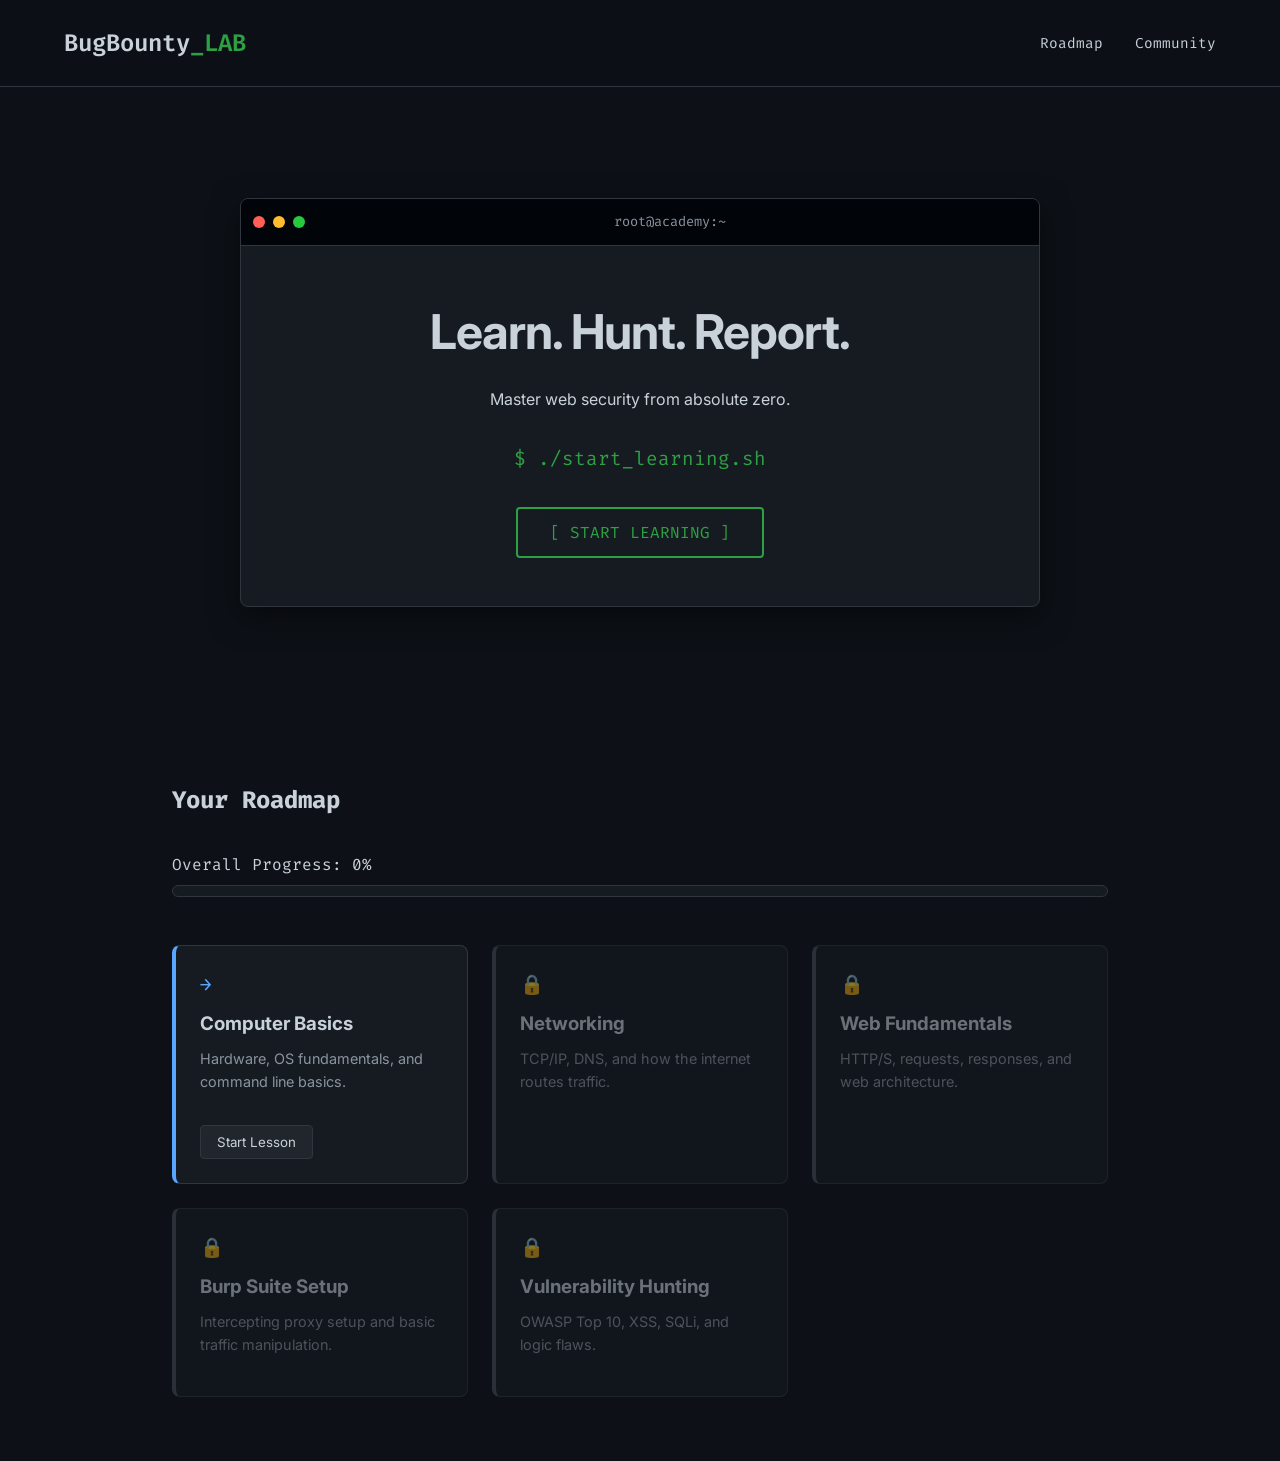
==== index.html @ 3f2bf993 "Initial commit: Homepage and setup" ====
<!DOCTYPE html>
<html lang="en">
<head>
    <meta charset="UTF-8">
    <meta name="viewport" content="width=device-width, initial-scale=1.0">
    <title>BugBounty LAB | Learn. Hunt. Report.</title>
    <link rel="stylesheet" href="style.css">
    <link href="https://fonts.googleapis.com/css2?family=Fira+Code:wght@400;600&family=Inter:wght@400;600&display=swap" rel="stylesheet">
</head>
<body>
    <nav class="navbar">
        <div class="logo">BugBounty<span class="accent">_LAB</span></div>
        <ul class="nav-links">
            <li><a href="#roadmap">Roadmap</a></li>
            <li><a href="#community">Community</a></li>
        </ul>
    </nav>

    <header class="hero">
        <div class="terminal-window">
            <div class="terminal-header">
                <span class="dot red"></span>
                <span class="dot yellow"></span>
                <span class="dot green"></span>
                <span class="title">root@academy:~</span>
            </div>
            <div class="terminal-body">
                <h1>Learn. Hunt. Report.</h1>
                <p>Master web security from absolute zero.</p>
                <div class="command-line">
                    <span class="prompt">$</span> <span class="typing">./start_learning.sh</span>
                </div>
                <button class="btn-primary" onclick="startLearning()">[ START LEARNING ]</button>
            </div>
        </div>
    </header>

    <section id="roadmap" class="container">
        <h2>Your Roadmap</h2>
        
        <div class="progress-wrapper">
            <div class="progress-text">Overall Progress: <span id="progress-text">0%</span></div>
            <div class="progress-bar-container">
                <div class="progress-bar" id="progress-fill"></div>
            </div>
        </div>

        <div class="roadmap-grid">
            <!-- Lesson 1 -->
            <div class="roadmap-card active">
                <div class="status">→</div>
                <h3>Computer Basics</h3>
                <p>Hardware, OS fundamentals, and command line basics.</p>
                <a href="lesson-basics.html"><button class="btn-secondary">Start Lesson</button></a>
            </div>
            
            <!-- Lesson 2 -->
            <div class="roadmap-card locked">
                <div class="status">🔒</div>
                <h3>Networking</h3>
                <p>TCP/IP, DNS, and how the internet routes traffic.</p>
            </div>

            <!-- Lesson 3 -->
            <div class="roadmap-card locked">
                <div class="status">🔒</div>
                <h3>Web Fundamentals</h3>
                <p>HTTP/S, requests, responses, and web architecture.</p>
            </div>

            <!-- Lesson 4 -->
            <div class="roadmap-card locked">
                <div class="status">🔒</div>
                <h3>Burp Suite Setup</h3>
                <p>Intercepting proxy setup and basic traffic manipulation.</p>
            </div>
            
            <!-- Lesson 5 -->
            <div class="roadmap-card locked">
                <div class="status">🔒</div>
                <h3>Vulnerability Hunting</h3>
                <p>OWASP Top 10, XSS, SQLi, and logic flaws.</p>
            </div>
        </div>
    </section>

    <script src="script.js"></script>
</body>
</html>
---- style.css ----
:root {
    --bg-dark: #0d1117;
    --bg-card: #161b22;
    --text-main: #c9d1d9;
    --accent-green: #2ea043;
    --accent-glow: rgba(46, 160, 67, 0.4);
    --border-color: #30363d;
    --font-sans: 'Inter', sans-serif;
    --font-mono: 'Fira Code', monospace;
}

* {
    margin: 0;
    padding: 0;
    box-sizing: border-box;
}

body {
    background-color: var(--bg-dark);
    color: var(--text-main);
    font-family: var(--font-sans);
    line-height: 1.6;
    scroll-behavior: smooth;
}

/* Navigation */
.navbar {
    display: flex;
    justify-content: space-between;
    align-items: center;
    padding: 1.5rem 5%;
    border-bottom: 1px solid var(--border-color);
    background: rgba(13, 17, 23, 0.9);
    position: sticky;
    top: 0;
    z-index: 100;
}

.logo {
    font-family: var(--font-mono);
    font-size: 1.5rem;
    font-weight: 600;
}

.accent {
    color: var(--accent-green);
}

.nav-links {
    list-style: none;
    display: flex;
    gap: 2rem;
}

.nav-links a {
    color: var(--text-main);
    text-decoration: none;
    font-family: var(--font-mono);
    font-size: 0.9rem;
    transition: color 0.3s;
}

.nav-links a:hover {
    color: var(--accent-green);
}

/* Hero Section */
.hero {
    min-height: 70vh;
    display: flex;
    justify-content: center;
    align-items: center;
    padding: 2rem;
}

.terminal-window {
    background: var(--bg-card);
    border: 1px solid var(--border-color);
    border-radius: 8px;
    width: 100%;
    max-width: 800px;
    box-shadow: 0 10px 30px rgba(0,0,0,0.5);
    overflow: hidden;
}

.terminal-header {
    background: #010409;
    padding: 0.75rem;
    display: flex;
    align-items: center;
    gap: 8px;
    border-bottom: 1px solid var(--border-color);
}

.dot {
    width: 12px;
    height: 12px;
    border-radius: 50%;
}
.red { background: #ff5f56; }
.yellow { background: #ffbd2e; }
.green { background: #27c93f; }

.title {
    margin: 0 auto;
    font-family: var(--font-mono);
    font-size: 0.85rem;
    color: #8b949e;
}

.terminal-body {
    padding: 3rem;
    text-align: center;
}

.terminal-body h1 {
    font-size: 3rem;
    margin-bottom: 1rem;
    letter-spacing: -1px;
}

.command-line {
    font-family: var(--font-mono);
    margin: 2rem 0;
    color: var(--accent-green);
    font-size: 1.2rem;
}

/* Buttons */
.btn-primary {
    background: transparent;
    color: var(--accent-green);
    border: 2px solid var(--accent-green);
    padding: 0.8rem 2rem;
    font-family: var(--font-mono);
    font-size: 1rem;
    cursor: pointer;
    border-radius: 4px;
    transition: all 0.3s;
}

.btn-primary:hover {
    background: var(--accent-green);
    color: var(--bg-dark);
    box-shadow: 0 0 15px var(--accent-glow);
}

.btn-secondary {
    background: #21262d;
    color: var(--text-main);
    border: 1px solid var(--border-color);
    padding: 0.5rem 1rem;
    margin-top: 1rem;
    font-family: var(--font-sans);
    cursor: pointer;
    border-radius: 4px;
    transition: background 0.3s;
}

.btn-secondary:hover {
    background: #30363d;
}

/* Roadmap Grid */
.container {
    max-width: 1000px;
    margin: 0 auto;
    padding: 4rem 2rem;
}

.container h2 {
    font-family: var(--font-mono);
    margin-bottom: 2rem;
}

/* Progress Bar */
.progress-wrapper {
    margin-bottom: 3rem;
}

.progress-text {
    font-family: var(--font-mono);
    margin-bottom: 0.5rem;
}

.progress-bar-container {
    height: 12px;
    background: var(--bg-card);
    border-radius: 6px;
    border: 1px solid var(--border-color);
    overflow: hidden;
}

.progress-bar {
    height: 100%;
    width: 0%;
    background: var(--accent-green);
    box-shadow: 0 0 10px var(--accent-glow);
    transition: width 1.5s cubic-bezier(0.4, 0, 0.2, 1);
}

/* Cards */
.roadmap-grid {
    display: grid;
    grid-template-columns: repeat(auto-fit, minmax(280px, 1fr));
    gap: 1.5rem;
}

.roadmap-card {
    background: var(--bg-card);
    border: 1px solid var(--border-color);
    padding: 1.5rem;
    border-radius: 8px;
    transition: transform 0.2s;
}

.roadmap-card:hover {
    transform: translateY(-5px);
    border-color: #8b949e;
}

.roadmap-card h3 {
    margin: 0.5rem 0;
}

.roadmap-card p {
    font-size: 0.9rem;
    color: #8b949e;
    margin-bottom: 1rem;
}

.completed { border-left: 4px solid var(--accent-green); }
.active { border-left: 4px solid #58a6ff; }
.locked { opacity: 0.5; border-left: 4px solid #484f58; }

.status {
    font-family: var(--font-mono);
    font-size: 1.2rem;
}
.completed .status { color: var(--accent-green); }
.active .status { color: #58a6ff; }
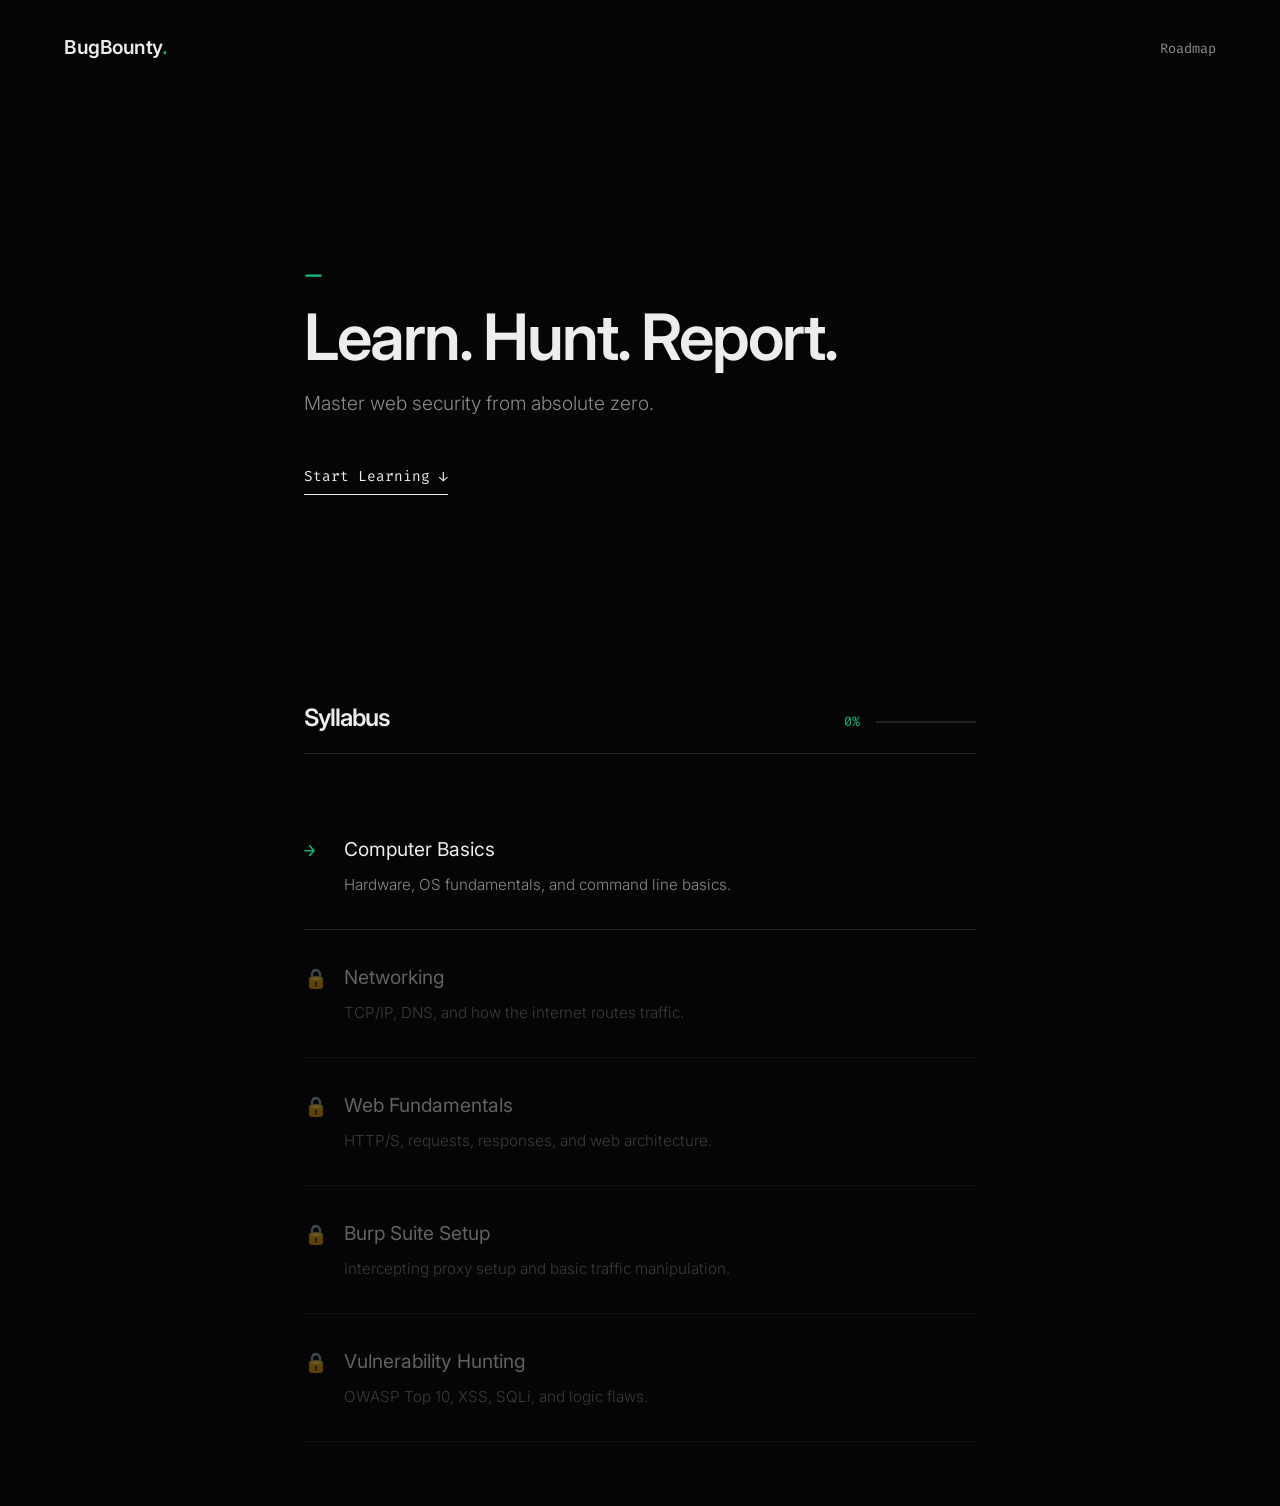
==== commit 19599b3d: "Updated homepage to a clean, minimal design" ====
--- a/index.html
+++ b/index.html
@@ -3,83 +3,82 @@
 <head>
     <meta charset="UTF-8">
     <meta name="viewport" content="width=device-width, initial-scale=1.0">
-    <title>BugBounty LAB | Learn. Hunt. Report.</title>
+    <title>BugBounty LAB | Minimal</title>
     <link rel="stylesheet" href="style.css">
-    <link href="https://fonts.googleapis.com/css2?family=Fira+Code:wght@400;600&family=Inter:wght@400;600&display=swap" rel="stylesheet">
+    <link href="https://fonts.googleapis.com/css2?family=Fira+Code:wght@400;500&family=Inter:wght@300;400;600&display=swap" rel="stylesheet">
 </head>
 <body>
     <nav class="navbar">
-        <div class="logo">BugBounty<span class="accent">_LAB</span></div>
+        <div class="logo">BugBounty<span class="accent">.</span></div>
         <ul class="nav-links">
             <li><a href="#roadmap">Roadmap</a></li>
-            <li><a href="#community">Community</a></li>
         </ul>
     </nav>
 
     <header class="hero">
-        <div class="terminal-window">
-            <div class="terminal-header">
-                <span class="dot red"></span>
-                <span class="dot yellow"></span>
-                <span class="dot green"></span>
-                <span class="title">root@academy:~</span>
-            </div>
-            <div class="terminal-body">
-                <h1>Learn. Hunt. Report.</h1>
-                <p>Master web security from absolute zero.</p>
-                <div class="command-line">
-                    <span class="prompt">$</span> <span class="typing">./start_learning.sh</span>
-                </div>
-                <button class="btn-primary" onclick="startLearning()">[ START LEARNING ]</button>
-            </div>
+        <div class="hero-content">
+            <span class="prompt">_</span>
+            <h1>Learn. Hunt. Report.</h1>
+            <p>Master web security from absolute zero.</p>
+            <button class="btn-minimal" onclick="startLearning()">Start Learning ↓</button>
         </div>
     </header>
 
     <section id="roadmap" class="container">
-        <h2>Your Roadmap</h2>
-        
-        <div class="progress-wrapper">
-            <div class="progress-text">Overall Progress: <span id="progress-text">0%</span></div>
-            <div class="progress-bar-container">
-                <div class="progress-bar" id="progress-fill"></div>
+        <div class="roadmap-header">
+            <h2>Syllabus</h2>
+            <div class="progress-simple">
+                <span id="progress-text">0%</span>
+                <div class="progress-bar-bg">
+                    <div class="progress-bar-fill" id="progress-fill"></div>
+                </div>
             </div>
         </div>
 
-        <div class="roadmap-grid">
+        <div class="roadmap-list">
             <!-- Lesson 1 -->
-            <div class="roadmap-card active">
-                <div class="status">→</div>
-                <h3>Computer Basics</h3>
-                <p>Hardware, OS fundamentals, and command line basics.</p>
-                <a href="lesson-basics.html"><button class="btn-secondary">Start Lesson</button></a>
-            </div>
+            <a href="lesson-basics.html" class="roadmap-item active">
+                <div class="item-status">→</div>
+                <div class="item-details">
+                    <h3>Computer Basics</h3>
+                    <p>Hardware, OS fundamentals, and command line basics.</p>
+                </div>
+            </a>
             
             <!-- Lesson 2 -->
-            <div class="roadmap-card locked">
-                <div class="status">🔒</div>
-                <h3>Networking</h3>
-                <p>TCP/IP, DNS, and how the internet routes traffic.</p>
+            <div class="roadmap-item locked">
+                <div class="item-status">🔒</div>
+                <div class="item-details">
+                    <h3>Networking</h3>
+                    <p>TCP/IP, DNS, and how the internet routes traffic.</p>
+                </div>
             </div>
 
             <!-- Lesson 3 -->
-            <div class="roadmap-card locked">
-                <div class="status">🔒</div>
-                <h3>Web Fundamentals</h3>
-                <p>HTTP/S, requests, responses, and web architecture.</p>
+            <div class="roadmap-item locked">
+                <div class="item-status">🔒</div>
+                <div class="item-details">
+                    <h3>Web Fundamentals</h3>
+                    <p>HTTP/S, requests, responses, and web architecture.</p>
+                </div>
             </div>
 
             <!-- Lesson 4 -->
-            <div class="roadmap-card locked">
-                <div class="status">🔒</div>
-                <h3>Burp Suite Setup</h3>
-                <p>Intercepting proxy setup and basic traffic manipulation.</p>
+            <div class="roadmap-item locked">
+                <div class="item-status">🔒</div>
+                <div class="item-details">
+                    <h3>Burp Suite Setup</h3>
+                    <p>Intercepting proxy setup and basic traffic manipulation.</p>
+                </div>
             </div>
             
             <!-- Lesson 5 -->
-            <div class="roadmap-card locked">
-                <div class="status">🔒</div>
-                <h3>Vulnerability Hunting</h3>
-                <p>OWASP Top 10, XSS, SQLi, and logic flaws.</p>
+            <div class="roadmap-item locked">
+                <div class="item-status">🔒</div>
+                <div class="item-details">
+                    <h3>Vulnerability Hunting</h3>
+                    <p>OWASP Top 10, XSS, SQLi, and logic flaws.</p>
+                </div>
             </div>
         </div>
     </section>
--- a/style.css
+++ b/style.css
@@ -1,10 +1,9 @@
 :root {
-    --bg-dark: #0d1117;
-    --bg-card: #161b22;
-    --text-main: #c9d1d9;
-    --accent-green: #2ea043;
-    --accent-glow: rgba(46, 160, 67, 0.4);
-    --border-color: #30363d;
+    --bg-dark: #050505; /* Deep, pure black */
+    --text-main: #ededed; /* Soft white */
+    --text-muted: #8b8b8b; /* Gray for descriptions */
+    --accent-green: #10b981; /* Cleaner emerald green */
+    --border-color: #222222; /* Very subtle borders */
     --font-sans: 'Inter', sans-serif;
     --font-mono: 'Fira Code', monospace;
 }
@@ -21,6 +20,7 @@
     font-family: var(--font-sans);
     line-height: 1.6;
     scroll-behavior: smooth;
+    -webkit-font-smoothing: antialiased;
 }
 
 /* Navigation */
@@ -28,18 +28,14 @@
     display: flex;
     justify-content: space-between;
     align-items: center;
-    padding: 1.5rem 5%;
-    border-bottom: 1px solid var(--border-color);
-    background: rgba(13, 17, 23, 0.9);
-    position: sticky;
-    top: 0;
-    z-index: 100;
+    padding: 2rem 5%;
 }
 
 .logo {
-    font-family: var(--font-mono);
-    font-size: 1.5rem;
+    font-family: var(--font-sans);
+    font-size: 1.2rem;
     font-weight: 600;
+    letter-spacing: -0.5px;
 }
 
 .accent {
@@ -48,194 +44,174 @@
 
 .nav-links {
     list-style: none;
-    display: flex;
-    gap: 2rem;
 }
 
 .nav-links a {
+    color: var(--text-muted);
+    text-decoration: none;
+    font-family: var(--font-mono);
+    font-size: 0.85rem;
+    transition: color 0.3s;
+}
+
+.nav-links a:hover {
     color: var(--text-main);
-    text-decoration: none;
+}
+
+/* Minimal Hero Section */
+.hero {
+    min-height: 60vh;
+    display: flex;
+    align-items: center;
+    padding: 0 5%;
+    max-width: 800px;
+    margin: 0 auto;
+}
+
+.hero-content {
+    text-align: left;
+}
+
+.prompt {
+    font-family: var(--font-mono);
+    color: var(--accent-green);
+    font-size: 2rem;
+    animation: blink 1s step-end infinite;
+}
+
+@keyframes blink { 50% { opacity: 0; } }
+
+.hero h1 {
+    font-size: 4rem;
+    font-weight: 600;
+    letter-spacing: -2px;
+    line-height: 1.1;
+    margin: 1rem 0;
+}
+
+.hero p {
+    font-size: 1.2rem;
+    color: var(--text-muted);
+    font-weight: 300;
+    margin-bottom: 2.5rem;
+}
+
+.btn-minimal {
+    background: transparent;
+    color: var(--text-main);
+    border: none;
+    border-bottom: 1px solid var(--text-main);
+    padding: 0.5rem 0;
     font-family: var(--font-mono);
     font-size: 0.9rem;
-    transition: color 0.3s;
-}
-
-.nav-links a:hover {
-    color: var(--accent-green);
-}
-
-/* Hero Section */
-.hero {
-    min-height: 70vh;
-    display: flex;
-    justify-content: center;
+    cursor: pointer;
+    transition: all 0.3s;
+}
+
+.btn-minimal:hover {
+    color: var(--accent-green);
+    border-bottom-color: var(--accent-green);
+}
+
+/* Roadmap List Section */
+.container {
+    max-width: 800px;
+    margin: 0 auto;
+    padding: 4rem 5%;
+}
+
+.roadmap-header {
+    display: flex;
+    justify-content: space-between;
+    align-items: baseline;
+    margin-bottom: 3rem;
+    border-bottom: 1px solid var(--border-color);
+    padding-bottom: 1rem;
+}
+
+.roadmap-header h2 {
+    font-weight: 600;
+    letter-spacing: -1px;
+    font-size: 1.5rem;
+}
+
+/* Simple Progress Bar */
+.progress-simple {
+    display: flex;
     align-items: center;
-    padding: 2rem;
-}
-
-.terminal-window {
-    background: var(--bg-card);
-    border: 1px solid var(--border-color);
-    border-radius: 8px;
-    width: 100%;
-    max-width: 800px;
-    box-shadow: 0 10px 30px rgba(0,0,0,0.5);
-    overflow: hidden;
-}
-
-.terminal-header {
-    background: #010409;
-    padding: 0.75rem;
-    display: flex;
-    align-items: center;
-    gap: 8px;
-    border-bottom: 1px solid var(--border-color);
-}
-
-.dot {
-    width: 12px;
-    height: 12px;
-    border-radius: 50%;
-}
-.red { background: #ff5f56; }
-.yellow { background: #ffbd2e; }
-.green { background: #27c93f; }
-
-.title {
-    margin: 0 auto;
+    gap: 1rem;
     font-family: var(--font-mono);
     font-size: 0.85rem;
-    color: #8b949e;
-}
-
-.terminal-body {
-    padding: 3rem;
-    text-align: center;
-}
-
-.terminal-body h1 {
-    font-size: 3rem;
-    margin-bottom: 1rem;
-    letter-spacing: -1px;
-}
-
-.command-line {
-    font-family: var(--font-mono);
-    margin: 2rem 0;
-    color: var(--accent-green);
-    font-size: 1.2rem;
-}
-
-/* Buttons */
-.btn-primary {
-    background: transparent;
-    color: var(--accent-green);
-    border: 2px solid var(--accent-green);
-    padding: 0.8rem 2rem;
-    font-family: var(--font-mono);
-    font-size: 1rem;
-    cursor: pointer;
-    border-radius: 4px;
-    transition: all 0.3s;
-}
-
-.btn-primary:hover {
-    background: var(--accent-green);
-    color: var(--bg-dark);
-    box-shadow: 0 0 15px var(--accent-glow);
-}
-
-.btn-secondary {
-    background: #21262d;
-    color: var(--text-main);
-    border: 1px solid var(--border-color);
-    padding: 0.5rem 1rem;
-    margin-top: 1rem;
-    font-family: var(--font-sans);
-    cursor: pointer;
-    border-radius: 4px;
-    transition: background 0.3s;
-}
-
-.btn-secondary:hover {
-    background: #30363d;
-}
-
-/* Roadmap Grid */
-.container {
-    max-width: 1000px;
-    margin: 0 auto;
-    padding: 4rem 2rem;
-}
-
-.container h2 {
-    font-family: var(--font-mono);
-    margin-bottom: 2rem;
-}
-
-/* Progress Bar */
-.progress-wrapper {
-    margin-bottom: 3rem;
-}
-
-.progress-text {
-    font-family: var(--font-mono);
-    margin-bottom: 0.5rem;
-}
-
-.progress-bar-container {
-    height: 12px;
-    background: var(--bg-card);
-    border-radius: 6px;
-    border: 1px solid var(--border-color);
-    overflow: hidden;
-}
-
-.progress-bar {
+    color: var(--accent-green);
+}
+
+.progress-bar-bg {
+    width: 100px;
+    height: 2px;
+    background: var(--border-color);
+}
+
+.progress-bar-fill {
     height: 100%;
     width: 0%;
     background: var(--accent-green);
-    box-shadow: 0 0 10px var(--accent-glow);
     transition: width 1.5s cubic-bezier(0.4, 0, 0.2, 1);
 }
 
-/* Cards */
-.roadmap-grid {
-    display: grid;
-    grid-template-columns: repeat(auto-fit, minmax(280px, 1fr));
-    gap: 1.5rem;
-}
-
-.roadmap-card {
-    background: var(--bg-card);
-    border: 1px solid var(--border-color);
-    padding: 1.5rem;
-    border-radius: 8px;
-    transition: transform 0.2s;
-}
-
-.roadmap-card:hover {
-    transform: translateY(-5px);
-    border-color: #8b949e;
-}
-
-.roadmap-card h3 {
-    margin: 0.5rem 0;
-}
-
-.roadmap-card p {
-    font-size: 0.9rem;
-    color: #8b949e;
-    margin-bottom: 1rem;
-}
-
-.completed { border-left: 4px solid var(--accent-green); }
-.active { border-left: 4px solid #58a6ff; }
-.locked { opacity: 0.5; border-left: 4px solid #484f58; }
-
-.status {
-    font-family: var(--font-mono);
-    font-size: 1.2rem;
-}
-.completed .status { color: var(--accent-green); }
-.active .status { color: #58a6ff; }+/* Roadmap List Items */
+.roadmap-list {
+    display: flex;
+    flex-direction: column;
+}
+
+.roadmap-item {
+    display: flex;
+    align-items: flex-start;
+    padding: 2rem 0;
+    border-bottom: 1px solid var(--border-color);
+    text-decoration: none;
+    color: inherit;
+    transition: transform 0.3s, background-color 0.3s;
+}
+
+/* Only active links get the hover effect */
+a.roadmap-item:hover {
+    transform: translateX(10px);
+}
+
+.item-status {
+    font-family: var(--font-mono);
+    width: 40px;
+    font-size: 1.2rem;
+    margin-top: 2px;
+}
+
+.active .item-status { color: var(--accent-green); }
+.locked .item-status { color: #333; }
+
+.item-details h3 {
+    font-size: 1.2rem;
+    font-weight: 400;
+    margin-bottom: 0.5rem;
+    transition: color 0.3s;
+}
+
+a.roadmap-item:hover h3 {
+    color: var(--accent-green);
+}
+
+.item-details p {
+    color: var(--text-muted);
+    font-size: 0.95rem;
+    font-weight: 300;
+}
+
+.locked {
+    opacity: 0.4;
+}
+
+/* Mobile responsiveness */
+@media (max-width: 600px) {
+    .hero h1 { font-size: 3rem; }
+    .roadmap-header { flex-direction: column; gap: 1rem; }
+}
